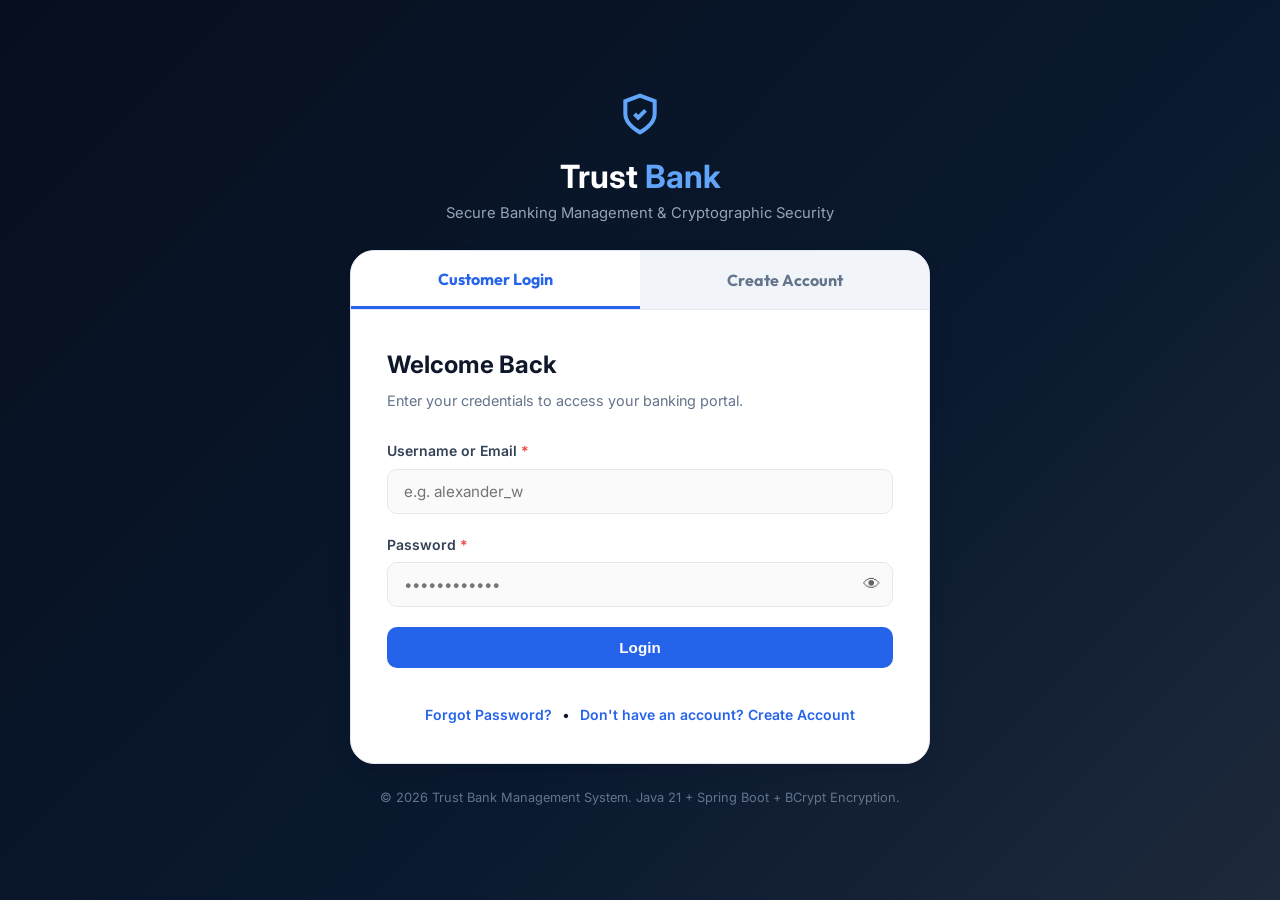
==== bank-management-system/frontend/bank.html @ d6aa2a1b "Initial commit" ====
<!DOCTYPE html>
<html lang="en">
<head>
    <meta charset="UTF-8">
    <meta name="viewport" content="width=device-width, initial-scale=1.0">
    <title>Trust Bank | Customer Bank Dashboard</title>
    
    <!-- Google Fonts -->
    <link rel="preconnect" href="https://fonts.googleapis.com">
    <link rel="preconnect" href="https://fonts.gstatic.com" crossorigin>
    <link href="https://fonts.googleapis.com/css2?family=Inter:wght@300;400;500;600;700;800&family=Outfit:wght@500;600;700;800&display=swap" rel="stylesheet">
    
    <!-- CSS Stylesheet -->
    <link rel="stylesheet" href="style.css">
</head>
<body>

    <!-- Dynamic Toast Notification Container -->
    <div id="toast-container" class="toast-container" aria-live="polite"></div>

    <!-- Protected Navbar Header -->
    <header class="navbar-header">
        <div class="nav-container">
            <a href="home.html" class="brand-logo">
                <svg class="brand-icon" viewBox="0 0 24 24" fill="none" stroke="currentColor" stroke-width="2.2">
                    <path d="M12 22s8-4 8-10V5l-8-3-8 3v7c0 6 8 10 8 10z"></path>
                    <path d="m9 12 2 2 4-4"></path>
                </svg>
                <span class="brand-name">Trust <span class="brand-highlight">Bank</span></span>
            </a>

            <nav class="nav-menu">
                <a href="home.html" class="nav-link">Home</a>
                <a href="bank.html" class="nav-link active">Bank Management</a>
                <a href="password.html" class="nav-link">Password Generator</a>
            </nav>

            <div class="nav-actions">
                <span class="user-greeting" id="nav-user-greeting">Welcome, Customer</span>
                <button class="btn btn-danger btn-sm" onclick="handleLogout()">Logout</button>
            </div>
        </div>
    </header>

    <!-- Main Content -->
    <main class="main-body">
        <div class="container section-padding">
            
            <!-- Dashboard Top Welcome Banner -->
            <div class="dashboard-banner">
                <div class="welcome-text">
                    <h1 id="dash-welcome">Welcome, Customer Name</h1>
                    <p>Trust Bank Account Management Portal • Status: <span class="badge badge-success">Active Account</span></p>
                </div>
                <div class="dash-quick-buttons">
                    <a href="home.html" class="btn btn-outline-light btn-sm">🏠 Back to Home</a>
                    <button class="btn btn-danger-light btn-sm" onclick="handleLogout()">Logout</button>
                </div>
            </div>

            <!-- Account Details Grid -->
            <div class="dashboard-grid">
                <!-- Account Information Card -->
                <div class="dash-card card-primary">
                    <div class="dash-card-header">
                        <h3>Account Overview</h3>
                        <span class="account-type-badge" id="dash-account-type">Savings</span>
                    </div>

                    <div class="balance-display">
                        <span class="balance-label">Current Balance</span>
                        <div class="balance-amount" id="dash-balance">₹10,000.00</div>
                    </div>

                    <div class="dash-details">
                        <div class="detail-row">
                            <span class="detail-label">Account Number</span>
                            <span class="detail-value font-mono" id="dash-account-number">AC1000000000</span>
                        </div>
                        <div class="detail-row">
                            <span class="detail-label">Currency</span>
                            <span class="detail-value">INR (₹) / USD ($)</span>
                        </div>
                    </div>
                </div>

                <!-- Customer Information Card -->
                <div class="dash-card">
                    <div class="dash-card-header">
                        <h3>Customer Information</h3>
                        <button class="btn btn-link btn-sm" onclick="showUpdateModal()">Edit Profile</button>
                    </div>

                    <div class="info-list">
                        <div class="info-item">
                            <span class="info-label">Full Name</span>
                            <span class="info-val" id="dash-fullname">-</span>
                        </div>
                        <div class="info-item">
                            <span class="info-label">Username</span>
                            <span class="info-val" id="dash-username">-</span>
                        </div>
                        <div class="info-item">
                            <span class="info-label">Email Address</span>
                            <span class="info-val" id="dash-email">-</span>
                        </div>
                        <div class="info-item">
                            <span class="info-label">Phone Number</span>
                            <span class="info-val" id="dash-phone">-</span>
                        </div>
                        <div class="info-item">
                            <span class="info-label">Date of Birth</span>
                            <span class="info-val" id="dash-dob">-</span>
                        </div>
                        <div class="info-item">
                            <span class="info-label">Residential Address</span>
                            <span class="info-val" id="dash-address">-</span>
                        </div>
                        <div class="info-item">
                            <span class="info-label">Member Since</span>
                            <span class="info-val" id="dash-created-at">-</span>
                        </div>
                    </div>
                </div>
            </div>

            <!-- Quick Action Toolbar -->
            <div class="quick-actions-bar">
                <h3>Account Actions</h3>
                <div class="actions-group">
                    <button class="btn btn-primary" onclick="showUpdateModal()">
                        ✏️ Update Profile
                    </button>
                    <a href="password.html" class="btn btn-secondary">
                        🔐 Password Generator
                    </a>
                    <a href="home.html" class="btn btn-outline">
                        🏠 Back to Home
                    </a>
                    <button class="btn btn-danger-outline" onclick="showDeleteConfirmationModal()">
                        🗑️ Delete Account
                    </button>
                    <button class="btn btn-danger" onclick="handleLogout()">
                        🚪 Logout
                    </button>
                </div>
            </div>

            <!-- Update Profile Modal -->
            <div id="update-modal" class="modal-backdrop hidden">
                <div class="modal-card">
                    <div class="modal-header">
                        <h3>Update Customer Profile</h3>
                        <button class="modal-close-btn" onclick="hideUpdateModal()">&times;</button>
                    </div>
                    <p class="modal-subtitle">You can update your contact information. Account Number, Balance, Username, and Password Hash cannot be modified.</p>
                    
                    <form id="update-profile-form" onsubmit="handleProfileUpdateSubmit(event)" class="form-grid">
                        <div class="form-group span-2">
                            <label for="update-fullname">Full Name <span class="required">*</span></label>
                            <input type="text" id="update-fullname" required>
                        </div>

                        <div class="form-group">
                            <label for="update-email">Email Address <span class="required">*</span></label>
                            <input type="email" id="update-email" required>
                        </div>

                        <div class="form-group">
                            <label for="update-phone">Phone Number <span class="required">*</span></label>
                            <input type="tel" id="update-phone" required>
                        </div>

                        <div class="form-group span-2">
                            <label for="update-address">Residential Address <span class="required">*</span></label>
                            <input type="text" id="update-address" required>
                        </div>

                        <div class="form-actions span-2">
                            <button type="submit" class="btn btn-primary">Save Changes</button>
                            <button type="button" class="btn btn-secondary" onclick="hideUpdateModal()">Cancel</button>
                        </div>
                    </form>
                </div>
            </div>

            <!-- Delete Account Confirmation Modal -->
            <div id="delete-modal" class="modal-backdrop hidden">
                <div class="modal-card modal-danger-card">
                    <div class="modal-header">
                        <h3 class="text-danger">Confirm Account Deletion</h3>
                        <button class="modal-close-btn" onclick="hideDeleteConfirmationModal()">&times;</button>
                    </div>
                    <p class="modal-body-text">
                        Are you sure you want to delete your bank account?
                        <br><br>
                        <strong>This action cannot be undone.</strong> Your customer profile, balance history, and account records will be permanently removed from MySQL.
                    </p>

                    <div class="modal-actions">
                        <button class="btn btn-secondary" onclick="hideDeleteConfirmationModal()">Cancel</button>
                        <button class="btn btn-danger" onclick="confirmDeleteAccount()">Delete Account</button>
                    </div>
                </div>
            </div>

        </div>
    </main>

    <!-- Footer -->
    <footer class="footer">
        <div class="container footer-bottom text-center">
            <p>&copy; 2026 Trust Bank Management System. Java 21 + Spring Data JPA + MySQL 8.</p>
        </div>
    </footer>

    <!-- Scripts -->
    <script src="script.js"></script>
    <script src="bank.js"></script>
</body>
</html>
---- bank-management-system/frontend/style.css ----
/* ==========================================================================
   Trust Bank - Professional Multi-Page Architecture Stylesheet
   Colors: Navy, Dark Blue, Blue Accent, White, Light Gray
   ========================================================================== */

/* Design Tokens & CSS Variables */
:root {
    --color-navy: #0a192f;
    --color-navy-dark: #070f1e;
    --color-dark-blue: #1e293b;
    --color-slate: #334155;
    --color-blue-accent: #2563eb;
    --color-blue-hover: #1d4ed8;
    --color-blue-light: #eff6ff;
    --color-blue-glow: rgba(37, 99, 235, 0.25);
    
    --color-light-bg: #f8fafc;
    --color-card-bg: #ffffff;
    --color-border: #e2e8f0;
    --color-text-main: #0f172a;
    --color-text-muted: #64748b;
    --color-white: #ffffff;

    --color-success: #10b981;
    --color-success-bg: #ecfdf5;
    --color-warning: #f59e0b;
    --color-danger: #ef4444;
    --color-danger-bg: #fef2f2;

    --font-primary: 'Inter', -apple-system, BlinkMacSystemFont, "Segoe UI", Roboto, sans-serif;
    --font-heading: 'Outfit', 'Inter', sans-serif;

    --radius-sm: 6px;
    --radius-md: 10px;
    --radius-lg: 16px;
    --radius-xl: 24px;

    --shadow-sm: 0 1px 2px 0 rgba(0, 0, 0, 0.05);
    --shadow-md: 0 4px 6px -1px rgba(0, 0, 0, 0.07), 0 2px 4px -1px rgba(0, 0, 0, 0.04);
    --shadow-lg: 0 10px 25px -5px rgba(15, 23, 42, 0.1), 0 8px 10px -6px rgba(15, 23, 42, 0.05);
    --shadow-glow: 0 0 25px rgba(37, 99, 235, 0.15);

    --transition-fast: 0.18s ease;
    --transition-normal: 0.3s ease;
}

/* Reset & Global Base Styles */
* {
    margin: 0;
    padding: 0;
    box-sizing: border-box;
}

html {
    scroll-behavior: smooth;
    font-size: 16px;
}

body {
    font-family: var(--font-primary);
    background-color: var(--color-light-bg);
    color: var(--color-text-main);
    line-height: 1.6;
    min-height: 100vh;
    display: flex;
    flex-direction: column;
    -webkit-font-smoothing: antialiased;
}

.main-body {
    flex-grow: 1;
    padding-bottom: 4rem;
}

/* Utility Classes */
.hidden {
    display: none !important;
}

.container {
    max-width: 1200px;
    margin: 0 auto;
    padding: 0 1.5rem;
}

.font-mono {
    font-family: ui-monospace, SFMono-Regular, Menlo, Monaco, Consolas, monospace;
}

.font-sm {
    font-size: 0.875rem;
}

.text-center { text-align: center; }
.text-danger { color: var(--color-danger); }
.text-primary { color: var(--color-blue-accent); }
.margin-top-lg { margin-top: 2rem; }
.section-padding { padding-top: 2.5rem; padding-bottom: 2.5rem; }

/* Toast Notifications */
.toast-container {
    position: fixed;
    top: 1.5rem;
    right: 1.5rem;
    z-index: 9999;
    display: flex;
    flex-direction: column;
    gap: 0.75rem;
    pointer-events: none;
}

.toast {
    pointer-events: auto;
    min-width: 320px;
    max-width: 450px;
    padding: 1rem 1.25rem;
    border-radius: var(--radius-md);
    background: var(--color-white);
    box-shadow: var(--shadow-lg);
    display: flex;
    align-items: flex-start;
    gap: 0.75rem;
    border-left: 4px solid var(--color-blue-accent);
    animation: toastSlideIn 0.3s cubic-bezier(0.16, 1, 0.3, 1);
    font-size: 0.9375rem;
    color: var(--color-text-main);
}

.toast.toast-success { border-left-color: var(--color-success); }
.toast.toast-error { border-left-color: var(--color-danger); }
.toast.toast-warning { border-left-color: var(--color-warning); }

@keyframes toastSlideIn {
    from { opacity: 0; transform: translateX(100px); }
    to { opacity: 1; transform: translateX(0); }
}

/* Header & Navbar */
.navbar-header {
    position: sticky;
    top: 0;
    z-index: 1000;
    background-color: rgba(10, 25, 47, 0.95);
    backdrop-filter: blur(12px);
    border-bottom: 1px solid rgba(255, 255, 255, 0.1);
}

.nav-container {
    max-width: 1240px;
    margin: 0 auto;
    padding: 0.9rem 1.5rem;
    display: flex;
    align-items: center;
    justify-content: space-between;
}

.brand-logo {
    display: flex;
    align-items: center;
    gap: 0.6rem;
    text-decoration: none;
    color: var(--color-white);
    font-family: var(--font-heading);
    font-size: 1.35rem;
    font-weight: 800;
}

.brand-icon {
    width: 28px;
    height: 28px;
    color: #60a5fa;
}

.brand-highlight { color: #60a5fa; }

.nav-menu {
    display: flex;
    align-items: center;
    gap: 1.5rem;
}

.nav-link {
    color: #cbd5e1;
    text-decoration: none;
    font-size: 0.925rem;
    font-weight: 500;
    transition: var(--transition-fast);
    padding: 0.4rem 0.75rem;
    border-radius: var(--radius-sm);
}

.nav-link:hover, .nav-link.active {
    color: var(--color-white);
    background: rgba(255, 255, 255, 0.08);
}

.nav-actions {
    display: flex;
    align-items: center;
    gap: 1rem;
}

.user-greeting {
    color: #94a3b8;
    font-size: 0.9rem;
    font-weight: 500;
}

/* Buttons System */
.btn {
    display: inline-flex;
    align-items: center;
    justify-content: center;
    gap: 0.5rem;
    padding: 0.75rem 1.4rem;
    font-size: 0.95rem;
    font-weight: 600;
    border-radius: var(--radius-md);
    border: 1px solid transparent;
    cursor: pointer;
    transition: all var(--transition-fast);
    text-decoration: none;
    line-height: 1;
}

.btn-sm { padding: 0.5rem 0.9rem; font-size: 0.85rem; }
.btn-lg { padding: 0.95rem 1.8rem; font-size: 1.05rem; }
.btn-block { width: 100%; }

.btn-primary {
    background-color: var(--color-blue-accent);
    color: var(--color-white);
}

.btn-primary:hover {
    background-color: var(--color-blue-hover);
    box-shadow: 0 4px 14px rgba(37, 99, 235, 0.4);
}

.btn-secondary {
    background-color: var(--color-navy);
    color: var(--color-white);
}

.btn-secondary:hover {
    background-color: var(--color-dark-blue);
}

.btn-outline {
    background-color: transparent;
    border-color: var(--color-border);
    color: var(--color-text-main);
}

.btn-outline:hover {
    background-color: var(--color-light-bg);
    border-color: var(--color-slate);
}

.btn-outline-light {
    background-color: transparent;
    border-color: rgba(255, 255, 255, 0.3);
    color: var(--color-white);
}

.btn-outline-light:hover {
    background-color: rgba(255, 255, 255, 0.15);
    border-color: var(--color-white);
}

.btn-success {
    background-color: var(--color-success);
    color: var(--color-white);
}

.btn-success:hover {
    background-color: #059669;
    box-shadow: 0 4px 14px rgba(16, 185, 129, 0.4);
}

.btn-danger {
    background-color: var(--color-danger);
    color: var(--color-white);
}

.btn-danger:hover { background-color: #dc2626; }

.btn-danger-outline {
    background-color: transparent;
    border-color: #fca5a5;
    color: var(--color-danger);
}

.btn-danger-outline:hover { background-color: var(--color-danger-bg); }

.btn-danger-light {
    background-color: rgba(239, 68, 68, 0.15);
    color: #fca5a5;
}

.btn-danger-light:hover { background-color: rgba(239, 68, 68, 0.3); }

.btn-link {
    background: none;
    border: none;
    padding: 0;
    color: var(--color-text-muted);
    font-weight: 600;
    cursor: pointer;
}

.btn-link:hover { color: var(--color-blue-accent); }

/* AUTH PAGE (index.html) STYLING */
.auth-page {
    background: linear-gradient(135deg, var(--color-navy-dark) 0%, var(--color-navy) 60%, var(--color-dark-blue) 100%);
    color: var(--color-white);
    min-height: 100vh;
    display: flex;
    align-items: center;
    justify-content: center;
    padding: 2.5rem 1rem;
}

.auth-container {
    width: 100%;
    max-width: 580px;
    display: flex;
    flex-direction: column;
    gap: 1.5rem;
}

.auth-brand {
    text-align: center;
}

.auth-brand .brand-icon {
    width: 44px;
    height: 44px;
    margin-bottom: 0.5rem;
}

.auth-brand h1 {
    font-size: 2rem;
    color: var(--color-white);
}

.auth-brand p {
    font-size: 0.925rem;
    color: #94a3b8;
}

.auth-card {
    background: var(--color-card-bg);
    border: 1px solid var(--color-border);
    border-radius: var(--radius-xl);
    box-shadow: var(--shadow-lg);
    overflow: hidden;
    color: var(--color-text-main);
}

.auth-tabs {
    display: flex;
    border-bottom: 1px solid var(--color-border);
    background: #f1f5f9;
}

.tab-btn {
    flex: 1;
    padding: 1.1rem;
    font-family: var(--font-heading);
    font-size: 1rem;
    font-weight: 700;
    border: none;
    background: transparent;
    color: var(--color-text-muted);
    cursor: pointer;
    transition: var(--transition-fast);
}

.tab-btn.active {
    background: var(--color-card-bg);
    color: var(--color-blue-accent);
    border-bottom: 3px solid var(--color-blue-accent);
}

.auth-form-wrapper {
    padding: 2.25rem;
}

.form-header {
    margin-bottom: 1.75rem;
}

.form-header h2 {
    font-size: 1.5rem;
    margin-bottom: 0.25rem;
}

.form-header p {
    font-size: 0.9rem;
    color: var(--color-text-muted);
}

.form-grid {
    display: grid;
    grid-template-columns: 1fr 1fr;
    gap: 1.25rem;
}

.form-stack {
    display: flex;
    flex-direction: column;
    gap: 1.25rem;
}

.span-2 { grid-column: span 2; }

@media (max-width: 600px) {
    .form-grid { grid-template-columns: 1fr; }
    .span-2 { grid-column: span 1; }
}

.form-group {
    display: flex;
    flex-direction: column;
    gap: 0.4rem;
}

.form-group label {
    font-size: 0.875rem;
    font-weight: 600;
    color: var(--color-slate);
}

.required { color: var(--color-danger); }

.form-group input,
.form-group select {
    width: 100%;
    padding: 0.75rem 1rem;
    font-size: 0.95rem;
    font-family: inherit;
    border: 1px solid var(--color-border);
    border-radius: var(--radius-md);
    background-color: #fafafa;
    color: var(--color-text-main);
    transition: var(--transition-fast);
}

.form-group input:focus,
.form-group select:focus {
    outline: none;
    border-color: var(--color-blue-accent);
    background-color: var(--color-white);
    box-shadow: 0 0 0 3px var(--color-blue-glow);
}

.input-password-wrapper {
    position: relative;
    display: flex;
    align-items: center;
}

.btn-toggle-pass {
    position: absolute;
    right: 0.75rem;
    background: none;
    border: none;
    cursor: pointer;
    font-size: 1.1rem;
    opacity: 0.6;
}

.btn-toggle-pass:hover { opacity: 1; }

.form-actions {
    display: flex;
    flex-direction: column;
    gap: 0.75rem;
    margin-top: 0.5rem;
}

.form-links {
    display: flex;
    align-items: center;
    justify-content: center;
    gap: 0.6rem;
    margin-top: 1rem;
    font-size: 0.875rem;
}

.form-links a {
    color: var(--color-blue-accent);
    text-decoration: none;
    font-weight: 600;
}

.form-links a:hover { text-decoration: underline; }

.auth-footer {
    text-align: center;
    font-size: 0.8rem;
    color: #64748b;
}

/* HOME PAGE (home.html) STYLING */
.home-hero {
    padding: 4rem 0;
}

.hero-header {
    max-width: 650px;
    margin: 0 auto 3.5rem auto;
}

.badge {
    display: inline-block;
    padding: 0.25rem 0.75rem;
    border-radius: 20px;
    font-size: 0.75rem;
    font-weight: 700;
    text-transform: uppercase;
}

.badge-primary-outline {
    border: 1px solid var(--color-blue-accent);
    color: var(--color-blue-accent);
    background: var(--color-blue-light);
}

.badge-accent {
    background: #ecfdf5;
    color: #059669;
}

.page-title {
    font-size: 2.5rem;
    margin: 0.75rem 0 0.5rem 0;
}

.page-subtitle {
    font-size: 1.1rem;
    color: var(--color-text-muted);
}

.services-grid {
    display: grid;
    grid-template-columns: repeat(auto-fit, minmax(340px, 1fr));
    gap: 2.25rem;
    max-width: 950px;
    margin: 0 auto;
}

.service-card {
    background: var(--color-card-bg);
    border: 1px solid var(--color-border);
    border-radius: var(--radius-xl);
    padding: 2.75rem;
    box-shadow: var(--shadow-md);
    transition: var(--transition-normal);
    display: flex;
    flex-direction: column;
    justify-content: space-between;
}

.service-card:hover {
    transform: translateY(-5px);
    box-shadow: var(--shadow-lg);
    border-color: var(--color-blue-accent);
}

.card-highlight {
    border-color: rgba(37, 99, 235, 0.4);
    box-shadow: var(--shadow-glow);
}

.card-icon-header {
    width: 64px;
    height: 64px;
    border-radius: var(--radius-lg);
    display: flex;
    align-items: center;
    justify-content: center;
    margin-bottom: 1.5rem;
}

.icon-navy { background: #e2e8f0; }
.icon-blue { background: var(--color-blue-light); }
.large-emoji { font-size: 2rem; }

.card-title {
    font-size: 1.6rem;
    margin-bottom: 0.75rem;
}

.card-description {
    font-size: 0.975rem;
    color: var(--color-text-muted);
    margin-bottom: 2rem;
    flex-grow: 1;
}

/* BANK MANAGEMENT PAGE (bank.html) STYLING */
.dashboard-banner {
    background: linear-gradient(135deg, var(--color-navy) 0%, var(--color-dark-blue) 100%);
    color: var(--color-white);
    padding: 2.25rem 2.5rem;
    border-radius: var(--radius-lg);
    display: flex;
    align-items: center;
    justify-content: space-between;
    flex-wrap: wrap;
    gap: 1.5rem;
    box-shadow: var(--shadow-lg);
    margin-bottom: 2rem;
}

.welcome-text h1 {
    color: var(--color-white);
    font-size: 1.85rem;
    margin-bottom: 0.3rem;
}

.welcome-text p {
    color: #94a3b8;
    font-size: 0.95rem;
}

.dash-quick-buttons { display: flex; gap: 0.75rem; }

.dashboard-grid {
    display: grid;
    grid-template-columns: 1fr 1fr;
    gap: 2rem;
    margin-bottom: 2rem;
}

@media (max-width: 850px) {
    .dashboard-grid { grid-template-columns: 1fr; }
}

.dash-card {
    background: var(--color-card-bg);
    border: 1px solid var(--color-border);
    border-radius: var(--radius-lg);
    padding: 2rem;
    box-shadow: var(--shadow-md);
    display: flex;
    flex-direction: column;
    justify-content: space-between;
}

.dash-card.card-primary {
    background: linear-gradient(145deg, #1e293b 0%, #0f172a 100%);
    color: var(--color-white);
    border-color: rgba(255, 255, 255, 0.1);
}

.dash-card.card-primary .dash-card-header h3 { color: var(--color-white); }

.dash-card-header {
    display: flex;
    align-items: center;
    justify-content: space-between;
    margin-bottom: 1.5rem;
}

.account-type-badge {
    background: rgba(37, 99, 235, 0.2);
    color: #60a5fa;
    border: 1px solid rgba(96, 165, 250, 0.3);
    padding: 0.25rem 0.75rem;
    border-radius: 30px;
    font-size: 0.8rem;
    font-weight: 700;
}

.balance-display { margin-bottom: 1.75rem; }

.balance-label {
    font-size: 0.85rem;
    text-transform: uppercase;
    letter-spacing: 0.05em;
    color: #94a3b8;
}

.balance-amount {
    font-size: 2.75rem;
    font-weight: 800;
    font-family: var(--font-heading);
    color: #60a5fa;
    line-height: 1.1;
    margin-top: 0.2rem;
}

.dash-details {
    display: flex;
    flex-direction: column;
    gap: 0.75rem;
    padding-top: 1.25rem;
    border-top: 1px solid rgba(255, 255, 255, 0.1);
}

.detail-row {
    display: flex;
    justify-content: space-between;
    font-size: 0.9rem;
}

.detail-label { color: #94a3b8; }
.detail-value { color: var(--color-white); font-weight: 600; }

.info-list {
    display: flex;
    flex-direction: column;
    gap: 0.85rem;
}

.info-item {
    display: flex;
    justify-content: space-between;
    padding-bottom: 0.6rem;
    border-bottom: 1px solid var(--color-border);
    font-size: 0.925rem;
}

.info-item:last-child { border-bottom: none; }
.info-label { color: var(--color-text-muted); font-weight: 500; }
.info-val { color: var(--color-text-main); font-weight: 600; }

.quick-actions-bar {
    background: var(--color-card-bg);
    border: 1px solid var(--color-border);
    border-radius: var(--radius-lg);
    padding: 1.75rem 2rem;
    box-shadow: var(--shadow-md);
    display: flex;
    align-items: center;
    justify-content: space-between;
    flex-wrap: wrap;
    gap: 1.25rem;
}

.actions-group {
    display: flex;
    flex-wrap: wrap;
    gap: 0.85rem;
}

/* Modals */
.modal-backdrop {
    position: fixed;
    top: 0;
    left: 0;
    width: 100vw;
    height: 100vh;
    background: rgba(15, 23, 42, 0.65);
    backdrop-filter: blur(6px);
    z-index: 9000;
    display: flex;
    align-items: center;
    justify-content: center;
    padding: 1.5rem;
}

.modal-card {
    background: var(--color-card-bg);
    border-radius: var(--radius-xl);
    width: 100%;
    max-width: 560px;
    padding: 2.25rem;
    box-shadow: var(--shadow-lg);
    position: relative;
}

.modal-header {
    display: flex;
    justify-content: space-between;
    align-items: center;
    margin-bottom: 0.5rem;
}

.modal-header h3 { font-size: 1.4rem; }
.modal-close-btn {
    background: none;
    border: none;
    font-size: 1.8rem;
    cursor: pointer;
    color: var(--color-text-muted);
}

.modal-subtitle {
    font-size: 0.875rem;
    color: var(--color-text-muted);
    margin-bottom: 1.5rem;
}

.modal-danger-card { border-top: 5px solid var(--color-danger); }
.modal-body-text { margin: 1rem 0 1.75rem 0; font-size: 0.95rem; }
.modal-actions { display: flex; justify-content: flex-end; gap: 0.85rem; }

/* PASSWORD GENERATOR PAGE (password.html) STYLING */
.generator-card {
    max-width: 880px;
    margin: 0 auto;
    background: var(--color-card-bg);
    border: 1px solid var(--color-border);
    border-radius: var(--radius-xl);
    padding: 2.75rem;
    box-shadow: var(--shadow-lg);
}

.password-display-wrapper {
    background: var(--color-navy);
    padding: 1.75rem;
    border-radius: var(--radius-lg);
    margin-bottom: 2.25rem;
    display: flex;
    flex-direction: column;
    gap: 1.25rem;
}

.password-display-box {
    font-family: ui-monospace, SFMono-Regular, Consolas, monospace;
    font-size: 1.65rem;
    font-weight: 700;
    color: #60a5fa;
    letter-spacing: 0.08em;
    word-break: break-all;
    text-align: center;
    padding: 0.75rem;
    background: rgba(0, 0, 0, 0.3);
    border: 1px solid rgba(255, 255, 255, 0.1);
    border-radius: var(--radius-md);
    min-height: 70px;
    display: flex;
    align-items: center;
    justify-content: center;
}

.display-actions {
    display: flex;
    justify-content: center;
    gap: 0.85rem;
    flex-wrap: wrap;
}

.generator-controls {
    display: flex;
    flex-direction: column;
    gap: 2rem;
    background: var(--color-light-bg);
    padding: 2rem;
    border-radius: var(--radius-lg);
    border: 1px solid var(--color-border);
    margin-bottom: 2.25rem;
}

.control-group { display: flex; flex-direction: column; gap: 0.75rem; }
.control-header { display: flex; justify-content: space-between; align-items: center; }
.control-header label, .control-label { font-size: 0.95rem; font-weight: 700; }
.length-badge {
    background: var(--color-blue-light);
    color: var(--color-blue-accent);
    padding: 0.25rem 0.75rem;
    border-radius: 20px;
    font-size: 0.875rem;
    font-weight: 700;
}

input[type="range"] {
    -webkit-appearance: none;
    width: 100%;
    height: 8px;
    border-radius: 5px;
    background: var(--color-border);
    outline: none;
}

input[type="range"]::-webkit-slider-thumb {
    -webkit-appearance: none;
    appearance: none;
    width: 24px;
    height: 24px;
    border-radius: 50%;
    background: var(--color-blue-accent);
    cursor: pointer;
    box-shadow: 0 2px 6px rgba(37, 99, 235, 0.4);
}

.range-labels { display: flex; justify-content: space-between; font-size: 0.785rem; color: var(--color-text-muted); }

.checkbox-grid {
    display: grid;
    grid-template-columns: repeat(auto-fit, minmax(200px, 1fr));
    gap: 1rem;
}

.checkbox-container {
    display: flex;
    align-items: center;
    gap: 0.6rem;
    font-size: 0.925rem;
    font-weight: 500;
    color: var(--color-slate);
    cursor: pointer;
}

.checkbox-container input { width: 18px; height: 18px; accent-color: var(--color-blue-accent); cursor: pointer; }

/* Strength Meter */
.strength-header { display: flex; justify-content: space-between; align-items: center; }

.strength-status-badge {
    padding: 0.2rem 0.75rem;
    border-radius: 20px;
    font-size: 0.8rem;
    font-weight: 700;
    text-transform: uppercase;
}

.badge-very-weak { background: #fee2e2; color: #dc2626; }
.badge-weak { background: #ffedd5; color: #ea580c; }
.badge-medium { background: #fef3c7; color: #d97706; }
.badge-strong { background: #dbeafe; color: #2563eb; }
.badge-very-strong { background: #d1fae5; color: #059669; }

.strength-meter-bar {
    width: 100%;
    height: 10px;
    background: var(--color-border);
    border-radius: 5px;
    overflow: hidden;
}

.strength-meter-fill {
    height: 100%;
    width: 60%;
    background: var(--color-warning);
    border-radius: 5px;
    transition: width 0.3s ease, background-color 0.3s ease;
}

.strength-hint { font-size: 0.825rem; color: var(--color-text-muted); }

.use-password-cta {
    background: linear-gradient(135deg, #ecfdf5 0%, #d1fae5 100%);
    border: 1px solid #a7f3d0;
    border-radius: var(--radius-lg);
    padding: 1.75rem;
    display: flex;
    align-items: center;
    justify-content: space-between;
    flex-wrap: wrap;
    gap: 1.25rem;
    margin-bottom: 1.5rem;
}

.cta-text h4 { color: #065f46; font-size: 1.15rem; }
.cta-text p { color: #047857; font-size: 0.9rem; }

.security-guarantee {
    display: flex;
    align-items: center;
    gap: 0.5rem;
    padding: 0.85rem 1.25rem;
    background: var(--color-light-bg);
    border-radius: var(--radius-md);
    color: var(--color-slate);
    border: 1px dashed var(--color-border);
}

/* Footer */
.footer {
    background: var(--color-navy-dark);
    color: var(--color-white);
    padding-top: 3.5rem;
    border-top: 1px solid rgba(255, 255, 255, 0.08);
}

.footer-container {
    display: grid;
    grid-template-columns: 2fr 1fr;
    gap: 3rem;
    padding-bottom: 2.5rem;
}

.footer-brand p { color: #94a3b8; margin-top: 0.75rem; font-size: 0.925rem; }
.footer-links { display: flex; flex-direction: column; gap: 0.6rem; }
.footer-links h4 { color: var(--color-white); font-size: 1.05rem; margin-bottom: 0.5rem; }
.footer-links a { color: #94a3b8; text-decoration: none; font-size: 0.925rem; }
.footer-links a:hover { color: var(--color-white); }

.footer-bottom {
    border-top: 1px solid rgba(255, 255, 255, 0.08);
    padding: 1.5rem 0;
    font-size: 0.875rem;
    color: #64748b;
}
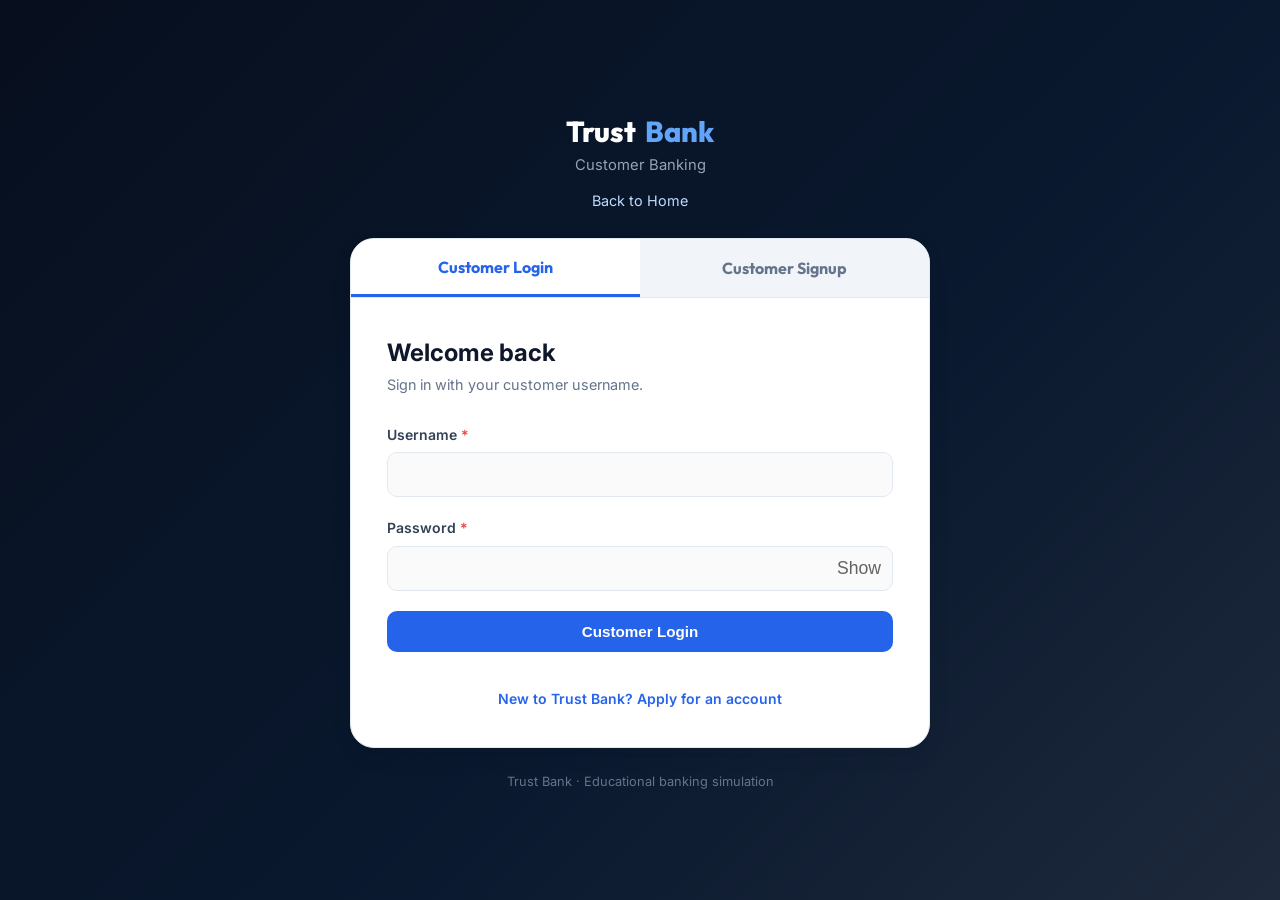
==== commit 6878718d: "Add transaction, officer, and auth features; update frontend and backend" ====
--- a/bank-management-system/frontend/bank.html
+++ b/bank-management-system/frontend/bank.html
@@ -21,7 +21,7 @@
     <!-- Protected Navbar Header -->
     <header class="navbar-header">
         <div class="nav-container">
-            <a href="home.html" class="brand-logo">
+            <a href="index.html" class="brand-logo">
                 <svg class="brand-icon" viewBox="0 0 24 24" fill="none" stroke="currentColor" stroke-width="2.2">
                     <path d="M12 22s8-4 8-10V5l-8-3-8 3v7c0 6 8 10 8 10z"></path>
                     <path d="m9 12 2 2 4-4"></path>
@@ -30,8 +30,8 @@
             </a>
 
             <nav class="nav-menu">
-                <a href="home.html" class="nav-link">Home</a>
-                <a href="bank.html" class="nav-link active">Bank Management</a>
+                <a href="index.html" class="nav-link">Home</a>
+                <a href="bank-entry.html" class="nav-link active">Bank Management</a>
                 <a href="password.html" class="nav-link">Password Generator</a>
             </nav>
 
@@ -50,13 +50,15 @@
             <div class="dashboard-banner">
                 <div class="welcome-text">
                     <h1 id="dash-welcome">Welcome, Customer Name</h1>
-                    <p>Trust Bank Account Management Portal • Status: <span class="badge badge-success">Active Account</span></p>
+                    <p>Trust Bank Customer Dashboard · Status: <span class="account-status-badge" id="dash-status">Loading</span></p>
                 </div>
                 <div class="dash-quick-buttons">
-                    <a href="home.html" class="btn btn-outline-light btn-sm">🏠 Back to Home</a>
+                    <a href="index.html" class="btn btn-outline-light btn-sm">Back to Home</a>
                     <button class="btn btn-danger-light btn-sm" onclick="handleLogout()">Logout</button>
                 </div>
             </div>
+
+            <div id="account-status-notice" class="status-notice hidden" role="status"></div>
 
             <!-- Account Details Grid -->
             <div class="dashboard-grid">
@@ -78,6 +80,10 @@
                             <span class="detail-value font-mono" id="dash-account-number">AC1000000000</span>
                         </div>
                         <div class="detail-row">
+                            <span class="detail-label">Account Status</span>
+                            <span class="detail-value" id="dash-status-detail">-</span>
+                        </div>
+                        <div class="detail-row">
                             <span class="detail-label">Currency</span>
                             <span class="detail-value">INR (₹) / USD ($)</span>
                         </div>
@@ -131,11 +137,12 @@
                     <button class="btn btn-primary" onclick="showUpdateModal()">
                         ✏️ Update Profile
                     </button>
+                    <button class="btn btn-secondary" onclick="showPasswordModal()">Change Password</button>
                     <a href="password.html" class="btn btn-secondary">
                         🔐 Password Generator
                     </a>
-                    <a href="home.html" class="btn btn-outline">
-                        🏠 Back to Home
+                    <a href="index.html" class="btn btn-outline">
+                        Back to Home
                     </a>
                     <button class="btn btn-danger-outline" onclick="showDeleteConfirmationModal()">
                         🗑️ Delete Account
@@ -146,6 +153,49 @@
                 </div>
             </div>
 
+            <section class="transaction-workspace" aria-label="Banking operations">
+                <article class="dash-card transaction-form-card">
+                    <h3>Deposit</h3>
+                    <form id="deposit-form" class="form-stack" onsubmit="submitBankTransaction(event, 'deposit')">
+                        <div class="form-group"><label for="deposit-amount">Amount</label><input id="deposit-amount" type="number" min="0.01" step="0.01" required></div>
+                        <div class="form-group"><label for="deposit-description">Description</label><input id="deposit-description" maxlength="500"></div>
+                        <button class="btn btn-primary" type="submit">Deposit</button>
+                    </form>
+                </article>
+                <article class="dash-card transaction-form-card">
+                    <h3>Withdraw</h3>
+                    <form id="withdraw-form" class="form-stack" onsubmit="submitBankTransaction(event, 'withdraw')">
+                        <div class="form-group"><label for="withdraw-amount">Amount</label><input id="withdraw-amount" type="number" min="0.01" step="0.01" required></div>
+                        <div class="form-group"><label for="withdraw-description">Description</label><input id="withdraw-description" maxlength="500"></div>
+                        <button class="btn btn-primary" type="submit">Withdraw</button>
+                    </form>
+                </article>
+                <article class="dash-card transaction-form-card">
+                    <h3>Transfer Money</h3>
+                    <form id="transfer-form" class="form-stack" onsubmit="submitBankTransaction(event, 'transfer')">
+                        <div class="form-group"><label for="transfer-recipient">Recipient Account Number</label><input id="transfer-recipient" required maxlength="100"></div>
+                        <div class="form-group"><label for="transfer-amount">Amount</label><input id="transfer-amount" type="number" min="0.01" step="0.01" required></div>
+                        <div class="form-group"><label for="transfer-description">Description</label><input id="transfer-description" maxlength="500"></div>
+                        <button class="btn btn-primary" type="submit">Transfer</button>
+                    </form>
+                </article>
+            </section>
+
+            <section class="dash-card transaction-history" aria-labelledby="transaction-history-title">
+                <div class="dash-card-header history-heading">
+                    <h3 id="transaction-history-title">Transaction History</h3>
+                    <label class="history-filter">Type
+                        <select id="transaction-filter" onchange="loadCustomerTransactions()">
+                            <option value="">All transactions</option>
+                            <option value="DEPOSIT">Deposits</option>
+                            <option value="WITHDRAWAL">Withdrawals</option>
+                            <option value="TRANSFER">Transfers</option>
+                        </select>
+                    </label>
+                </div>
+                <div class="table-scroll"><table class="data-table"><thead><tr><th>ID</th><th>Type</th><th>Amount</th><th>Before</th><th>After</th><th>Sender</th><th>Recipient</th><th>Description</th><th>Date</th><th>Status</th></tr></thead><tbody id="customer-transactions"><tr><td colspan="10">Loading transactions…</td></tr></tbody></table></div>
+            </section>
+
             <!-- Update Profile Modal -->
             <div id="update-modal" class="modal-backdrop hidden">
                 <div class="modal-card">
@@ -204,6 +254,18 @@
                 </div>
             </div>
 
+            <div id="password-modal" class="modal-backdrop hidden">
+                <div class="modal-card">
+                    <div class="modal-header"><h3>Change Password</h3><button class="modal-close-btn" type="button" onclick="hidePasswordModal()">&times;</button></div>
+                    <form id="change-password-form" onsubmit="handlePasswordChange(event)" class="form-stack">
+                        <div class="form-group"><label for="current-password">Current Password</label><input type="password" id="current-password" autocomplete="current-password" required></div>
+                        <div class="form-group"><label for="new-password">New Password</label><input type="password" id="new-password" autocomplete="new-password" minlength="8" required></div>
+                        <div class="form-group"><label for="confirm-new-password">Confirm New Password</label><input type="password" id="confirm-new-password" autocomplete="new-password" minlength="8" required></div>
+                        <div class="form-actions"><button class="btn btn-primary" type="submit">Save Password</button><button class="btn btn-secondary" type="button" onclick="hidePasswordModal()">Cancel</button></div>
+                    </form>
+                </div>
+            </div>
+
         </div>
     </main>
 
--- a/bank-management-system/frontend/style.css
+++ b/bank-management-system/frontend/style.css
@@ -998,3 +998,82 @@
     font-size: 0.875rem;
     color: #64748b;
 }
+
+/* Account review and transaction workspaces */
+.feature-home {
+    background: radial-gradient(ellipse at 50% 0%, #e2efff 0%, #f8fafc 58%);
+    position: relative;
+}
+
+.entry-actions { display: grid; gap: 0.75rem; }
+.auth-home-link { justify-content: center; font-size: 1.8rem; }
+.auth-back-link { display: inline-block; margin-top: 0.75rem; color: #bfdbfe; font-size: 0.9rem; text-decoration: none; }
+.auth-back-link:hover { color: var(--color-white); }
+.officer-auth { max-width: 480px; }
+.status-notice {
+    margin: 0 0 1.25rem;
+    padding: 0.9rem 1.1rem;
+    border: 1px solid #fcd34d;
+    border-radius: var(--radius-md);
+    background: #fffbeb;
+    color: #854d0e;
+    font-weight: 600;
+}
+.account-status-badge {
+    display: inline-flex;
+    align-items: center;
+    padding: 0.3rem 0.75rem;
+    border-radius: 999px;
+    background: #e2e8f0;
+    color: #334155;
+    font-size: 0.78rem;
+    font-weight: 800;
+}
+.status-active { background: #dcfce7; color: #166534; }
+.status-pending { background: #fef3c7; color: #92400e; }
+.status-blocked, .status-rejected { background: #fee2e2; color: #991b1b; }
+.transaction-workspace { display: grid; grid-template-columns: repeat(3, minmax(0, 1fr)); gap: 1.25rem; margin: 1.5rem 0; }
+.transaction-form-card h3 { margin-bottom: 1.1rem; }
+.transaction-form-card .form-stack { gap: 0.9rem; }
+.transaction-form-card .btn:disabled { opacity: 0.5; cursor: not-allowed; }
+.transaction-history { margin-top: 1.5rem; }
+.history-heading { align-items: end; }
+.history-filter { display: grid; gap: 0.35rem; color: var(--color-text-muted); font-size: 0.8rem; font-weight: 600; }
+.history-filter select, .toolbar-control input, .toolbar-control select {
+    min-height: 40px;
+    border: 1px solid var(--color-border);
+    border-radius: var(--radius-sm);
+    background: #fff;
+    color: var(--color-text-main);
+    padding: 0.5rem 0.7rem;
+    font: inherit;
+}
+.table-scroll { width: 100%; overflow-x: auto; }
+.data-table { width: 100%; border-collapse: collapse; text-align: left; font-size: 0.86rem; }
+.data-table th, .data-table td { padding: 0.8rem 0.85rem; border-bottom: 1px solid var(--color-border); white-space: nowrap; }
+.data-table th { background: #f1f5f9; color: #334155; font-size: 0.75rem; text-transform: uppercase; }
+.data-table tbody tr:hover { background: #f8fafc; }
+.officer-main { padding-top: 1.5rem; }
+.officer-toolbar { display: flex; flex-wrap: wrap; gap: 0.75rem; align-items: center; margin: 1.25rem 0; }
+.officer-tabs { display: flex; flex-wrap: wrap; gap: 0.5rem; border-bottom: 1px solid var(--color-border); margin: 1rem 0 1.4rem; }
+.officer-tab { border: 0; background: none; padding: 0.8rem 1rem; color: var(--color-text-muted); font: inherit; font-weight: 700; cursor: pointer; border-bottom: 3px solid transparent; }
+.officer-tab.active { color: var(--color-blue-accent); border-bottom-color: var(--color-blue-accent); }
+.officer-stats { display: grid; grid-template-columns: repeat(auto-fit, minmax(180px, 1fr)); gap: 1rem; margin: 1.25rem 0 1.75rem; }
+.officer-stat { padding: 1.25rem; background: #fff; border: 1px solid var(--color-border); border-radius: var(--radius-md); }
+.officer-stat span { display: block; color: var(--color-text-muted); font-size: 0.83rem; }
+.officer-stat strong { display: block; margin-top: 0.25rem; color: var(--color-navy); font: 700 1.65rem var(--font-heading); }
+.table-actions { display: flex; gap: 0.4rem; }
+.table-actions .btn { padding: 0.45rem 0.65rem; font-size: 0.78rem; }
+.report-grid { display: grid; grid-template-columns: repeat(auto-fit, minmax(220px, 1fr)); gap: 0.85rem; }
+.report-row { display: flex; justify-content: space-between; gap: 1rem; border-bottom: 1px solid var(--color-border); padding: 0.8rem 0; }
+
+@media (max-width: 850px) {
+    .transaction-workspace { grid-template-columns: 1fr 1fr; }
+}
+
+@media (max-width: 620px) {
+    .transaction-workspace { grid-template-columns: 1fr; }
+    .history-heading { align-items: stretch; flex-direction: column; }
+    .officer-tabs { overflow-x: auto; flex-wrap: nowrap; }
+    .officer-tab { white-space: nowrap; }
+}
